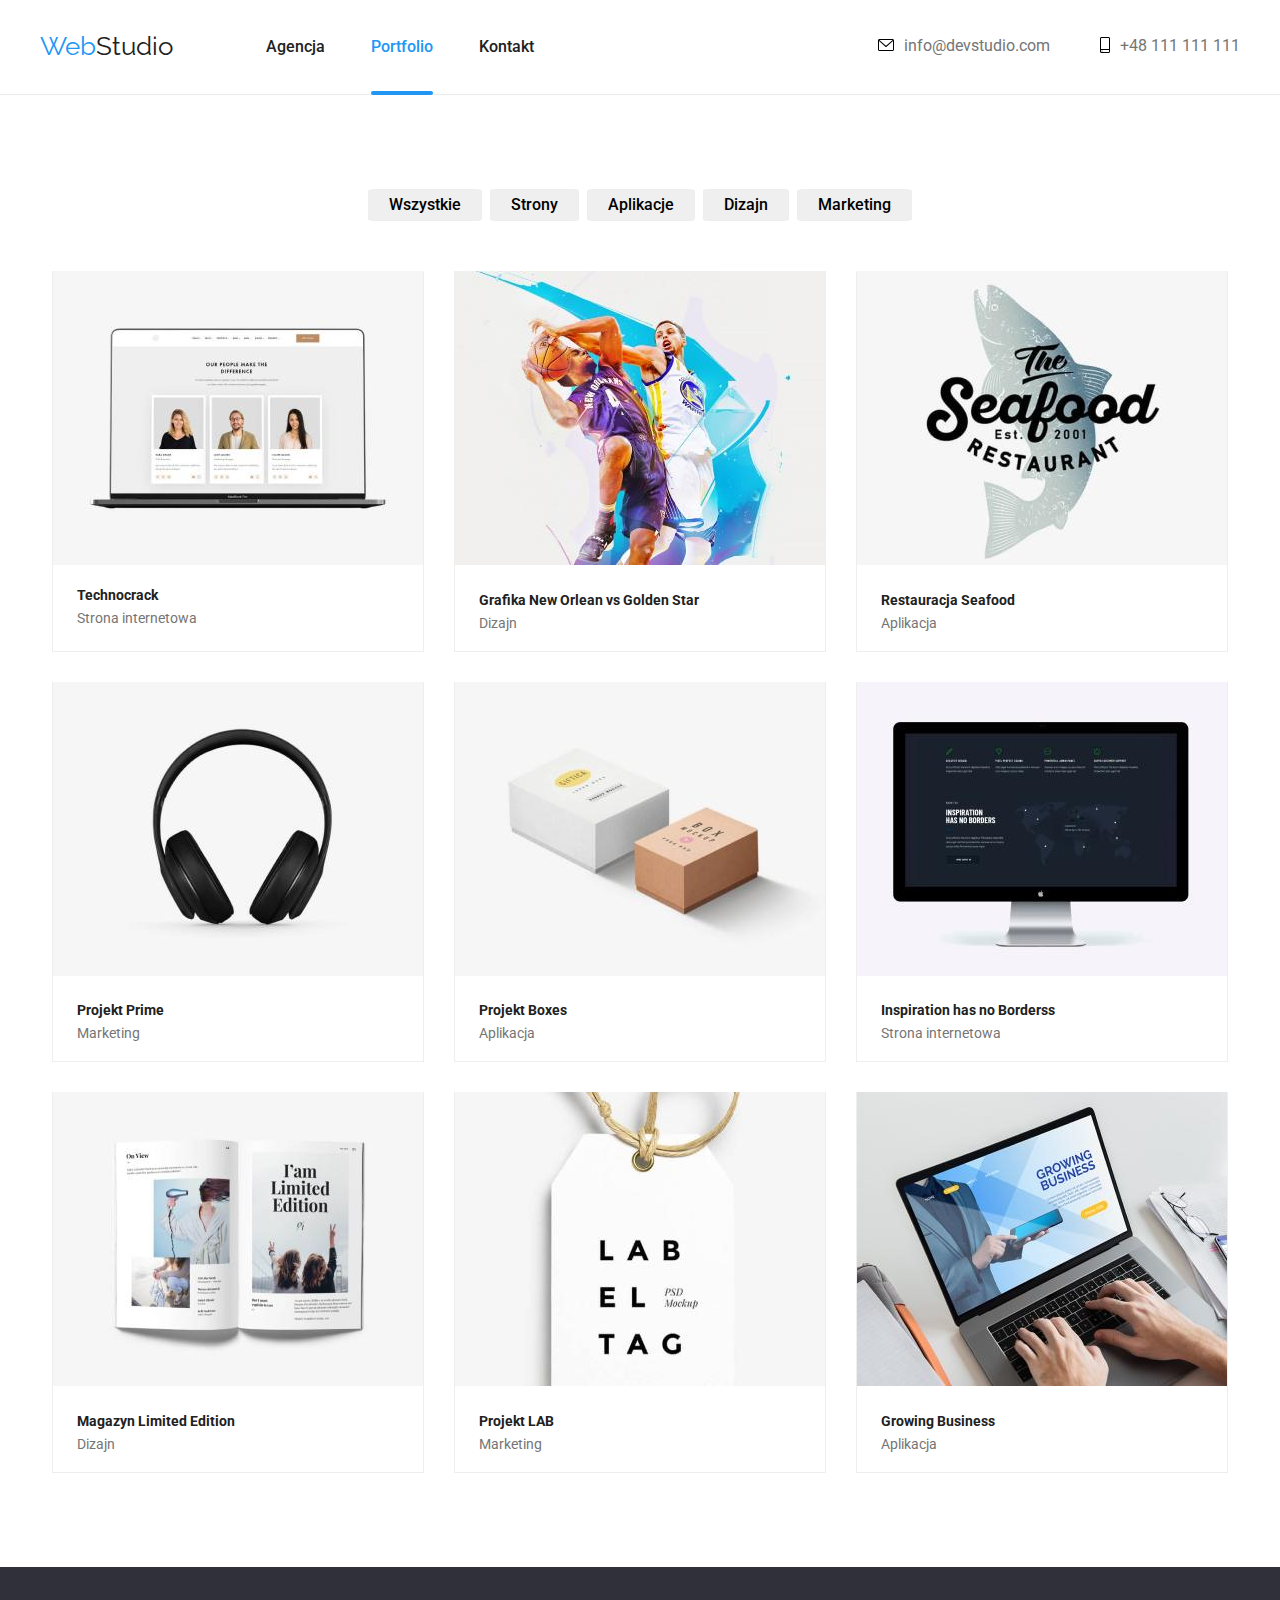
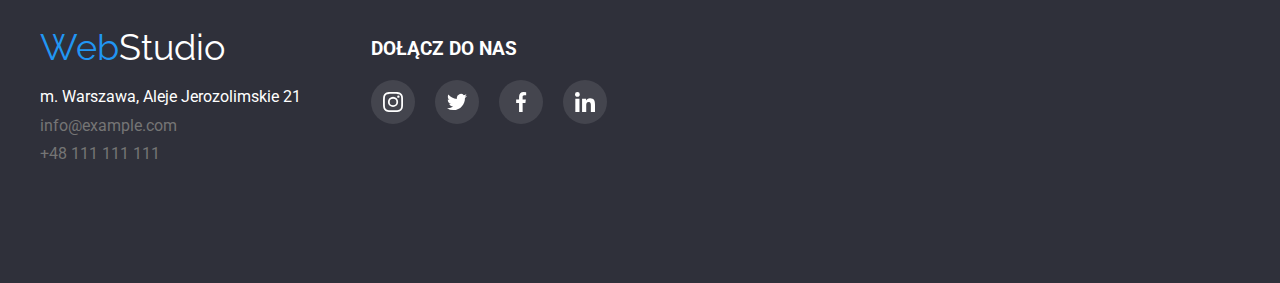
==== portfolio.html @ bb57fe0d "Add files via upload" ====
<!DOCTYPE html>
<html lang="pl">
  <head>
    <meta charset="UTF-8" />
    <meta http-equiv="X-UA-Compatible" content="IE=edge" />
    <meta name="viewport" content="width=device-width, initial-scale=1.0" />

    <link rel="preconnect" href="https://fonts.googleapis.com" />
    <link rel="preconnect" href="https://fonts.gstatic.com" crossorigin />
    <link
      rel="stylesheet"
      href="css/modern-normalize.min.css"
    />
    <link
      href="https://fonts.googleapis.com/css2?family=Kaushan+Script&family=Raleway:wght@700&family=Roboto:ital,wght@0,100;0,400;0,500;0,700;0,900;1,700&display=swap"
      rel="stylesheet"
    />
    <link rel="stylesheet" href="css/styles.css" />

    <title>Portfolio</title>
  </head>
  <body>
    <header class="main-header header-border">
      <div class="container main-header">
      <a class="logo" href="index.html" target="_blank">
        <span class="logo-web">Web</span>Studio</a
      >
     
      <nav>
        <ul class="social-links">
          <li>
            <a class="link" href="index.html">Agencja</a>
          </li>
          <li>
            <a class="link active" href="portfolio.html" target="_blank"
              >Portfolio</a
            >
          </li>
          <li>
            <a class="link" href="kontakt.html">Kontakt</a>
          </li></ul>
      </nav>
      <ul class="contact-style">
        <li> 
          <a class="mail" href="mailto:info@devstudio.com"
            > <svg width="16" height="12" class="icons-mail icons-header">
              <use  href="./images/icons.svg#message"></use>
            </svg>info@devstudio.com</a
          >
        </li>
        <li>
          <a class="tel" href="tel:+48111111111">
            <svg  width="10" height="16"class="icons-tel icons-header"><use href="./images/icons.svg#phone"></use></svg>+48 111 111 111</a>
        </li>
      </ul></div>
    </header>
        <section class="section">
          <div class="container">
       <ul class="button-items">
          <li>
            <button type="button" class="btn-types">Wszystkie</button>
          </li>
          <li>
            <button type="button" class="btn-types">Strony</button>
          </li>
            <button type="button" class="btn-types">Aplikacje</button>
          </li>
          <li>
            <button type="button" class="btn-types">Dizajn</button>
          </li>
          <li>
            <button type="button" class="btn-types">Marketing</button>
          </li>
        </ul>
        <ul class="cards-style-pf">
        <li class="projects-pf">
          <figure><div class="img-box">
              <img src="images/img6.jpg" alt=" Technocrack" class="img-pf" />
              <div class="cards-overlay">
                <p class="cards-desc">Technocrack jest popularną platformą wykorzystywaną do rozpowszechniania koronawirusa. Firmy wykorzystują tę platformę do celów szpiegowskich i ataków na niezabezpieczone serwery konkurencji</p>
              </div></div>
              <figcaption>
                <h3 class="header3-style h3pf">Technocrack</h3>
                <p class="paragraph-pf">Strona internetowa</p>
              </figcaption>
            </figure>
           
            </li>
          <li class="projects-pf">
            <figure><div class="img-box">
              <img
                src="images/img7.jpg"
                width="370px"
                height="294px"
                alt="Grafika New Orlean vs Golden Star"
              /> <div class="cards-overlay">
                <p class="cards-desc">Technocrack jest popularną platformą wykorzystywaną do rozpowszechniania koronawirusa. Firmy wykorzystują tę platformę do celów szpiegowskich i ataków na niezabezpieczone serwery konkurencji</p>
              </div></div>
              <figcaption>
                <h3 class="header3-style h3pf">Grafika New Orlean vs Golden Star</h3>
                <p class="paragraph-pf">Dizajn</p>
              </figcaption>
            </figure>
          </li>
          <li class="projects-pf">
            <figure class="cards-pf"><div class="img-box">
              <img
                src="images/img8.jpg"
                width="370px"
                height="294px"
                alt="Restauracja Seafood"
              /><div class="cards-overlay">
                <p class="cards-desc">Technocrack jest popularną platformą wykorzystywaną do rozpowszechniania koronawirusa. Firmy wykorzystują tę platformę do celów szpiegowskich i ataków na niezabezpieczone serwery konkurencji</p>
              </div></div>
              <figcaption>
                <h3 class="header3-style h3pf">Restauracja Seafood</h3>
                <p class="paragraph-pf">Aplikacja</p>
              </figcaption>
            </figure>
          </li>
          <li class="projects-pf">
            <figure><div class="img-box">
              <img
                src="images/img9.jpg"
                width="370px"
                height="294px"
                alt="Projekt Prime"
              /><div class="cards-overlay">
                <p class="cards-desc">Technocrack jest popularną platformą wykorzystywaną do rozpowszechniania koronawirusa. Firmy wykorzystują tę platformę do celów szpiegowskich i ataków na niezabezpieczone serwery konkurencji</p>
              </div></div>
              <figcaption>
                <h3 class="header3-style h3pf">Projekt Prime</h3>
                <p class="paragraph-pf">Marketing</p>
              </figcaption>
            </figure>
          </li>
          <li class="projects-pf">
            <figure><div class="img-box">
              <img
                src="images/img10.jpg"
                width="370px"
                height="294px"
                alt="Projekt Boxes"
              /><div class="cards-overlay">
                <p class="cards-desc">Technocrack jest popularną platformą wykorzystywaną do rozpowszechniania koronawirusa. Firmy wykorzystują tę platformę do celów szpiegowskich i ataków na niezabezpieczone serwery konkurencji</p>
              </div></div>
              <figcaption>
                <h3 class="header3-style h3pf">Projekt Boxes</h3>
                <p class="paragraph-pf">Aplikacja</p>
              </figcaption>
            </figure>
          </li>
          <li class="projects-pf">
            <figure><div class="img-box">
              <img
                src="images/img11.jpg"
                width="370px"
                height="294px"
                alt="Inspiration has no Borders"
              /><div class="cards-overlay">
                <p class="cards-desc">Technocrack jest popularną platformą wykorzystywaną do rozpowszechniania koronawirusa. Firmy wykorzystują tę platformę do celów szpiegowskich i ataków na niezabezpieczone serwery konkurencji</p>
              </div></div>
              <figcaption class="pf-br">
                <h3 class="header3-style h3pf">Inspiration has no Borderss</h3>
                <p class="paragraph-pf">Strona internetowa</p>
              </figcaption>
            </figure>
          </li>
          <li class="projects-pf">
            <figure><div class="img-box">
              <img
                src="images/img12.jpg"
                width="370px"
                height="294px"
                alt="Magazyn Limited Edition"
              /><div class="cards-overlay">
                <p class="cards-desc">Technocrack jest popularną platformą wykorzystywaną do rozpowszechniania koronawirusa. Firmy wykorzystują tę platformę do celów szpiegowskich i ataków na niezabezpieczone serwery konkurencji</p>
              </div></div>
              <figcaption>
                <h3 class="header3-style h3pf">Magazyn Limited Edition</h3>
                <p class="paragraph-pf">Dizajn</p>
              </figcaption>
            </figure>
          </li>
          <li class="projects-pf">
            <figure><div class="img-box"><img
                src="images/img13.jpg"
                width="370px"
                height="294px"
                alt="Projekt LAB"
              /><div class="cards-overlay">
                <p class="cards-desc">Technocrack jest popularną platformą wykorzystywaną do rozpowszechniania koronawirusa. Firmy wykorzystują tę platformę do celów szpiegowskich i ataków na niezabezpieczone serwery konkurencji</p>
              </div></div>
              <figcaption>
                <h3 class="header3-style h3pf">Projekt LAB</h3>
                <p class="paragraph-pf">Marketing</p>
              </figcaption>
            </figure>
          </li>
          <li class="projects-pf">
            <figure><div class="img-box">
              <img
                src="images/img14.jpg"
                width="370px"
                height="294px"
                alt="Growing Business"
              /><div class="cards-overlay">
                <p class="cards-desc">Technocrack jest popularną platformą wykorzystywaną do rozpowszechniania koronawirusa. Firmy wykorzystują tę platformę do celów szpiegowskich i ataków na niezabezpieczone serwery konkurencji</p>
              </div></div>
              <figcaption>
                <h3 class="header3-style h3pf">Growing Business</h3>
                <p class="paragraph-pf">Aplikacja</p>
              </figcaption>
            </figure>
          </li>
        </ul></div>
      </section>
      </main>
      <footer class="ftr-style">
        <div class="container footer-style">
        <div>
          <a class="logo-ftr" href="index.html" class="logo" target="_blank">
          <span class="logo-web">Web</span>Studio</a>
        <adress>
          <ul class="ftr-links">
            <li>
              <a class="ftr-address" href="addres.html"
                >m. Warszawa, Aleje Jerozolimskie 21</a
              >
            <li>
              <a class="ftr-mail" href="mailto:info@example.com"
                >info@example.com</a
              >
            </li>
            <li>
              <a class="ftr-tel" href="tel:+48111111111">+48 111 111 111</a>
            </li>
          </ul></adress></div>
        <div class="join-us">
          <h3 class="join"> DOŁĄCZ DO NAS</h3>
          <ul class="join-list">
          <li><a class="circle" href="#"><svg width="20" height="20"><use class="social-items-pf" href="./images/icons.svg#instagram"></use></svg></a></li>
          <li><a class="circle" href="#"><svg width="20" height="20"><use class="social-items-pf" href="./images/icons.svg#twitter"></use></svg></a></li>
          <li><a class="circle"href="#"><svg width="20" height="20"><use class="social-items-pf" href="./images/icons.svg#facebook"></use></svg></a></li>
          <li><a class="circle" href="#"><svg width="20" height="20"><use class="social-items-pf" href="./images/icons.svg#linkedin"></use></svg></a></li>
          </ul>
        </div></div>
      </footer>
  </body>
</html>
---- css/styles.css ----
:root {
  --color: #212121;
  --logo-color: #2196f3;
  --logo-ftr: #ffffff;
  --background: #e5e5e5;
  --paragraph-color: #757575;
  --team-background-color: #f5f4fa;
  --ftr-background: #2f303a;
  --border-color: #eeeeee;
  --header-border: #ececec;
  --social-items: rgba(175, 177, 184, 1);
  --social-items-bg: rgba(255, 255, 255, 0.1);
  --team-icons: #afb1b8;
}
:hover,
:focus {
  transition: 250ms cubic-bezier(0.4, 0, 0.2, 1);
}
* {
  padding: 0;
  margin: 0;
}
body {
  font-family: "Roboto", sans-serif;
  color: var(--color);
}
.container {
  width: 1200px;
  margin: 0 auto;
}

.main-header {
  display: flex;
  align-items: center;
}
.header-border {
  border-bottom: 1px solid var(--header-border);
  padding: 32px 0;
}

.logo {
  font-family: "Raleway";
  font-size: 26px;
  text-decoration: none;
  color: var(--color);
  display: flex;
  margin-right: 93px;
}

.logo-web {
  color: var(--logo-color);
}

.social-links {
  text-decoration: none;
  display: inline-flex;
  list-style: none;
  font-weight: 500;
  align-items: center;
  text-decoration: none;
  column-gap: 46px;
  color: var(--color);
}

.link {
  text-decoration: none;
  color: var(--color);
  list-style: none;
  display: flex;
  align-items: center;
}
.link:hover,
.link:focus {
  color: var(--logo-color);
}
.active {
  color: var(--logo-color);
  position: relative;
}
.active::after {
  background: var(--logo-color);
  border-radius: 2px;
  position: absolute;
  content: "";
  width: 100%;
  height: 4px;
  bottom: -39px;
}

.contact-style {
  text-decoration: none;
  display: flex;
  list-style: none;
  color: var(--paragraph-color);
  column-gap: 20px;
  margin-left: auto;
}
.contact-style a:hover svg {
  fill: var(--logo-color);
}
.icons-mail {
  margin-right: 10px;
  display: inline-flex;
}
.icons-tel {
  margin-left: 30px;
  margin-right: 10px;
}
.icons-header:hover,
.icons-header:focus {
  fill: var(--logo-color);
}

.mail {
  text-decoration: none;
  color: var(--paragraph-color);
  list-style: none;
}
.mail:hover,
.mail:focus {
  color: var(--logo-color);
}

.tel {
  text-decoration: none;
  color: var(--paragraph-color);
  list-style: none;
  display: inline-flex;
}
.tel:hover,
.tel:focus {
  color: var(--logo-color);
}

.section {
  padding-top: 94px;
  padding-bottom: 94px;
}
.button-bg {
  background-color: var(--ftr-background);
}
.h1-styles {
  padding-top: 90px;
  padding-bottom: 90px;
}
.bg-img {
  background: var(--color);
  background: linear-gradient(
      to right,
      rgba(47, 48, 58, 0.4),
      rgba(47, 48, 58, 0.4)
    ),
    url("../images/Img15.jpg");
  background-repeat: no-repeat;
  background-size: cover;
  max-width: 1600px;
  margin: 0 auto;
}
.head1 {
  text-align: center;
  justify-content: center;
  display: flex;
  font-size: 44px;
  letter-spacing: 0.06em;
  color: var(--logo-ftr);
  line-height: 1.36;
  text-shadow: 0px 4px 4px rgba(0, 0, 0, 0.25);
  font-weight: 900;
  line-height: 1, 37;
}
.first-button {
  background-color: var(--logo-color);
  color: var(--logo-ftr);
  text-align: center;
  font-size: 16px;
  cursor: pointer;
  font-weight: 700;
  line-height: 1.9;
  display: flex;
  justify-content: center;
  margin: 30px auto;
  width: 200px;
  border: 1px solid rgba(0, 0, 0, 0.15);
  border-radius: 4px;
  padding: 10px 40px;
}
.first-button:hover,
.first-button:focus {
  background-color: var(--logo-color);
  color: var(--logo-ftr);
}

.parent-style {
  display: flex;
  align-items: center;
  column-gap: 20px;
}
.solutions-desc {
  display: flex;
  flex-direction: column;
  text-decoration: none;
  text-align: center;
  list-style: none;
}
.advantages {
  align-items: center;
  fill: var(--team-background-color);
  width: 70px;
  height: 70px;
  margin-top: 25px;
}
.advantages-style {
  width: 270px;
  height: 120px;
  background-color: var(--team-background-color);
  border: 1px solid var(--team-background-color);
  border-radius: 4%;
  margin-bottom: 30px;
}

.header3-style {
  font-size: 14px;
  font-weight: 700;
  line-height: 1.5;
  text-decoration: none;
  display: flex;
  padding-bottom: 10px;
}
.paragraph-desc {
  font-size: 14px;
  text-decoration: none;
  color: var(--paragraph-color);
  display: flex;
  text-align: left;
}
.team-bg {
  background-color: var(--team-background-color);
}

.header2-style {
  font-size: 36px;
  color: var(--color);
  text-align: center;
  display: block;
  margin-bottom: 50px;
  border-radius: 4px;
}
.wwd {
  padding-top: 0px;
}
.work-spaces {
  display: flex;
  align-items: center;
  text-decoration: none;
  list-style: none;
  justify-content: center;
  column-gap: 30px;
}
.work-area {
  text-decoration: none;
  justify-content: center;
  list-style: none;
  display: flex;
  align-items: center;
  position: relative;
  bottom: 0;
}
.work-desc {
  position: absolute;
  width: 100%;
  height: 70px;
  background: rgba(47, 48, 58, 0.8);
  left: 210x;
  bottom: 0;
}
.work-text {
  color: var(--logo-ftr);
  position: absolute;
  display: flex;
  text-align: center;
  justify-content: center;
  font-weight: 700;
  font-size: 14px;
  line-height: 16px;
  text-transform: uppercase;
}
.dap {
  padding: 27px 90px;
}
.mba {
  padding: 27px 110px;
}
.gs {
  padding: 27px 94px;
}
.cards-style {
  display: flex;
  column-gap: 30px;
  justify-content: center;
  text-align: center;
}
.team-cards {
  box-shadow: 0px 1px 3px rgba(0, 0, 0, 0.12), 0px 1px 1px rgba(0, 0, 0, 0.14),
    0px 2px 1px rgba(0, 0, 0, 0.2);
  border-radius: 0px 0px 4px 4px;
  line-height: 1.5;
  display: inline;
  justify-content: center;
  text-align: center;
  background-color: var(--logo-ftr);
}
.mates-name {
  font-size: 16px;
  font-weight: 500;
  text-decoration: none;
  display: flex;
  justify-content: center;
  text-align: center;
  padding: 30px 99px 10px;
}
.workplace-style {
  font-size: 14px;
  font-weight: 400px;
  text-decoration: none;
  color: var(--paragraph-color);
  display: flex;
  justify-content: center;
  text-align: center;
}
.sc-mg {
  margin-top: 16px;
}
.mates-list {
  list-style: none;
  display: flex;
  justify-content: center;
  align-items: center;
  column-gap: 10px;
  margin-bottom: 30px;
}

.items-mates {
  display: flex;
  align-items: center;
  justify-content: center;
  fill: var(--team-icons);
  width: 44px;
  height: 44px;
  border-radius: 50%;
}
.items-mates:hover {
  background-color: var(--logo-color);
  display: flex;
  justify-content: center;
  align-items: center;
  width: 44px;
  height: 44px;
}
.items-mates:hover svg {
  fill: var(--logo-ftr);
}
.social-items {
  fill: var(--team-icons);
  column-gap: 30px;
  align-items: center;
  cursor: pointer;
  display: flex;
}
.clients {
  font-size: 36px;
  text-align: center;
  font-weight: 700;
}
.clients-style {
  list-style: none;
  display: inline-flex;
  gap: 30px;
  align-items: center;
  margin-top: 50px;
}

.customers {
  border: 1px solid var(--social-items);
  border-radius: 4%;
  display: flex;
  justify-content: center;
  align-items: center;
  width: 170px;
  height: 92px;
  cursor: pointer;
}
.customers a {
  display: flex;
  justify-content: center;
  align-items: center;
  width: 100%;
  height: 100%;
}
.customers:hover {
  border: 1px solid var(--logo-color);
}
.customers a:hover svg {
  --social-items: var(--logo-color);
}

.customers-style {
  fill: var(--social-items);
  padding: 18px 32px;
}
.ftr-style {
  background-color: var(--ftr-background);
  text-decoration: none;
  display: block;
  align-items: center;
  padding: 60px 0px;
}
.footer-style {
  display: flex;
}
.logo-ftr {
  color: var(--logo-ftr);
  text-decoration: none;
  font-size: 36px;
  font-family: "Raleway";
  display: block;
  align-items: center;
}
.ftr-address {
  color: var(--logo-ftr);
  cursor: pointer;
  text-decoration: none;
  list-style: none;
}
.ftr-road {
  list-style: none;
  text-decoration: none;
}
.ftr-links {
  list-style: none;
  margin-top: 20px;
}

.ftr-mail {
  color: var(--paragraph-color);
  padding-top: 10px;
  list-style: none;
  text-decoration: none;
  display: block;
  align-items: center;
}
.ftr-mail:hover,
.ftr-mail:focus {
  color: var(--logo-color);
}
.ftr-tel {
  color: var(--paragraph-color);
  padding-top: 10px;
  display: block;
  list-style: none;
  text-decoration: none;
  padding-bottom: 60px;
}
.ftr-tel:hover,
.ftr-tel:focus {
  color: var(--logo-color);
}
.join-us {
  flex-direction: column;
  justify-content: center;
  gap: 30px;
  margin-top: 12px;
  margin-left: 70px;
}

.join {
  color: var(--logo-ftr);
  justify-content: center;
}
.join-list {
  list-style: none;
  display: flex;
}
.circle {
  padding: 12px;
  background-color: var(--social-items-bg);
  border-radius: 50%;
  display: flex;
  align-items: center;
  justify-content: center;
  margin-top: 20px;
  margin-right: 20px;
}
.circle:hover {
  background-color: var(--logo-color);
}
.circle:hover svg {
  fill: var(--logo-color);
}
.overlay {
  position: fixed;
  width: 100%;
  height: 100%;
  left: 0;
  top: 0;
  background-color: rgba(0, 0, 0, 0.2);
  display: flex;
  justify-content: center;
  align-items: center;
  transition: 250ms ease-in-out;
}
.is-hidden {
  pointer-events: none;
  visibility: hidden;
  opacity: 0;
  transform: translateX(-50%) translateY(-50%) scale(0) rotate(0deg)
    skew(40deg, 40deg);
  cursor: pointer;
}
.modal {
  width: 528px;
  height: 581px;
  background-color: #ffffff;
  position: relative;
}
.close-btn {
  width: 30px;
  height: 30px;
  border-radius: 50%;
  border: 1px solid rgba(0, 0, 0, 0.1);
  position: absolute;
  top: 8px;
  right: 8px;
  cursor: pointer;
}
.social-items-pf {
  fill: var(--logo-ftr);
  column-gap: 10px;
  align-items: center;
  cursor: pointer;
}

.button-items {
  display: flex;
  justify-content: center;
  align-items: center;
  margin-bottom: 50px;
  list-style: none;
  text-decoration: none;
  column-gap: 8px;
}
.btn-types {
  font-size: 16px;
  cursor: pointer;
  font-weight: 500;
  text-decoration: none;
  display: inline-flex;
  text-align: center;
  padding: 6px 20px;
  justify-content: center;
  gap: 10px;
  border: 1px solid var(--border-color);
  border-radius: 6%;
}
.btn-types:hover,
.btn-types:focus {
  background-color: var(--logo-color);
  color: var(--logo-ftr);
  box-shadow: 0px 3px 1px rgba(0, 0, 0, 0.1), 0px 1px 2px rgba(0, 0, 0, 0.08),
    0px 2px 2px rgba(0, 0, 0, 0.12);
}
.btn-types:active {
  background-color: var(--logo-color);
  color: var(--logo-ftr);
}
.cards-style-pf {
  display: flex;
  justify-content: center;
  flex-wrap: wrap;
  gap: 30px;
}
.projects-pf {
  align-items: center;
  justify-content: center;
  border-left: 1px solid var(--border-color);
  border-right: 1px solid var(--border-color);
  border-bottom: 1px solid var(--border-color);
  list-style: none;
}
.projects-pf:hover {
  box-shadow: 0px 3px 1px rgba(0, 0, 0, 0.1), 0px 1px 2px rgba(0, 0, 0, 0.08),
    0px 2px 2px rgba(0, 0, 0, 0.12);
  cursor: pointer;
}
.projects-pf:hover .cards-overlay {
  transform: translateY(0);
  opacity: 1;
}
.img-box {
  overflow: hidden;
  position: relative;
}
.cards-overlay {
  position: absolute;
  top: 0;
  left: 0;
  width: 100%;
  height: 100%;
  background-color: rgba(33, 150, 243, 0.9);
  transform: translateY(100%);
  transition: 250ms cubic-bezier(0.4, 0, 0.2, 1);
  opacity: 0;
}
.cards-desc {
  font-family: "Roboto";
  font-weight: 400;
  font-size: 18px;
  line-height: 28px;
  color: var(--logo-ftr);
  padding: 49px 45px 49px 24px;
}
.img-pf {
  vertical-align: bottom;
}
.h3pf {
  padding: 20px 24px 4px 24px;
}
.paragraph-pf {
  font-size: 14px;
  text-decoration: none;
  color: var(--paragraph-color);
  display: flex;
  align-items: center;
  padding: 0 24px 20px;
}
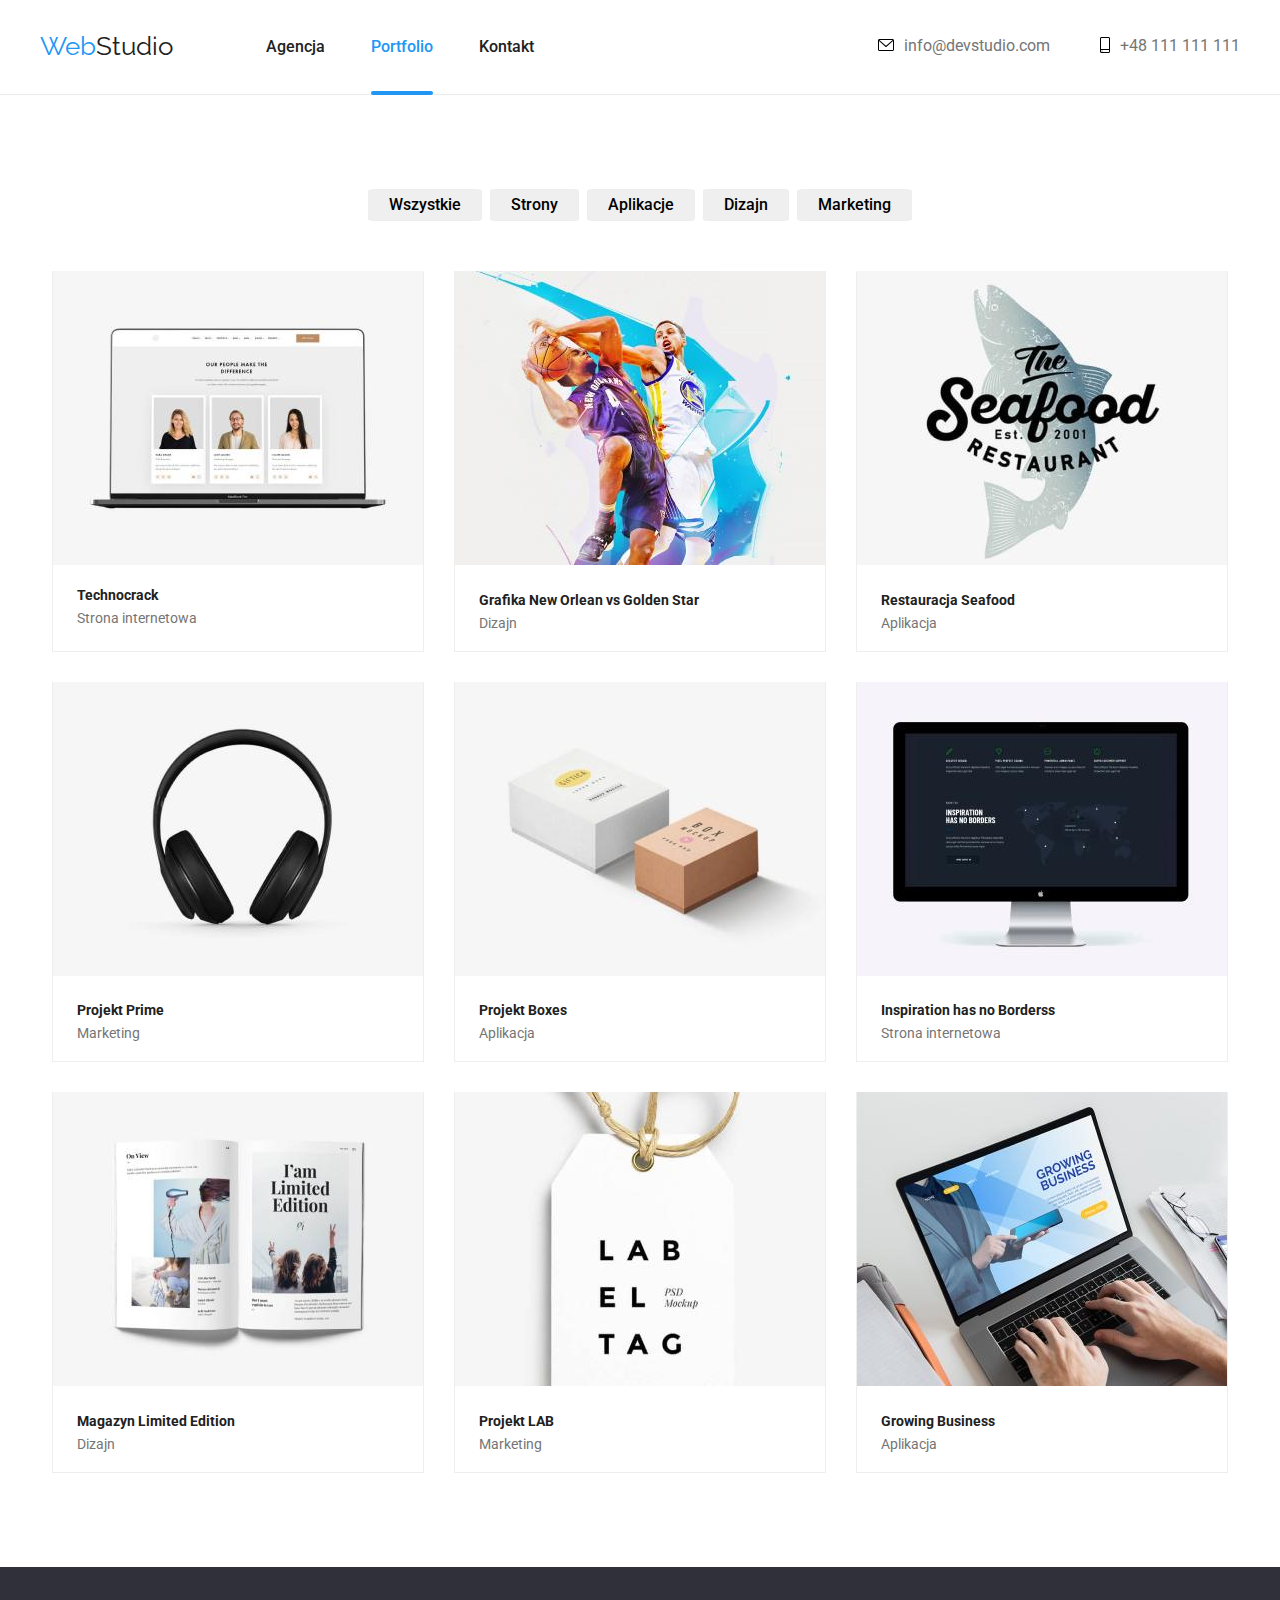
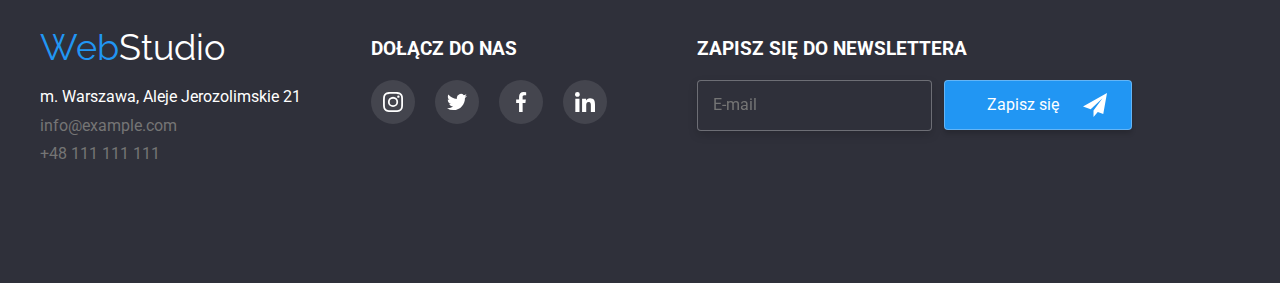
==== commit cf5869a6: "Add files via upload" ====
--- a/portfolio.html
+++ b/portfolio.html
@@ -244,7 +244,20 @@
           <li><a class="circle"href="#"><svg width="20" height="20"><use class="social-items-pf" href="./images/icons.svg#facebook"></use></svg></a></li>
           <li><a class="circle" href="#"><svg width="20" height="20"><use class="social-items-pf" href="./images/icons.svg#linkedin"></use></svg></a></li>
           </ul>
-        </div></div>
+        </div>
+        <div class="join-us">
+          <h3 class="join"> ZAPISZ SIĘ DO NEWSLETTERA</h3>
+          <form class="sign-up-form">
+          <label>
+            <input type="email" name="email" class="signup-input" placeholder="E-mail"/>
+          </label>
+        <button type="submit" class="sign-up-btn" >
+          Zapisz się
+          <svg width="24" height="24"><use href="./images/icons.svg#form-send"></use></svg>
+        </button>
+      </form>  
+    </div>
+      </div>
       </footer>
   </body>
 </html>
--- a/css/styles.css
+++ b/css/styles.css
@@ -184,11 +184,6 @@
   border-radius: 4px;
   padding: 10px 40px;
 }
-.first-button:hover,
-.first-button:focus {
-  background-color: var(--logo-color);
-  color: var(--logo-ftr);
-}
 
 .parent-style {
   display: flex;
@@ -467,7 +462,7 @@
 .join-us {
   flex-direction: column;
   justify-content: center;
-  gap: 30px;
+  column-gap: 30px;
   margin-top: 12px;
   margin-left: 70px;
 }
@@ -479,6 +474,45 @@
 .join-list {
   list-style: none;
   display: flex;
+}
+.sign-up-form {
+  display: flex;
+  align-items: center;
+  margin-top: 20px;
+  column-gap: 12px;
+}
+.signup-input {
+  background-color: var(--ftr-background);
+  font-size: 16px;
+  cursor: pointer;
+  font-weight: 400;
+  border-radius: 4px;
+  border: 1px solid rgba(255, 255, 255, 0.3);
+  filter: drop-shadow(0px 4px 4px rgba(0, 0, 0, 0.15));
+  border-radius: 4px;
+  padding: 15px;
+}
+.signup-input:hover,
+.signup-input:focus {
+  background-color: var(--ftr-background);
+}
+.sign-up-btn {
+  padding: 12px 24px 12px 42px;
+  background-color: var(--logo-color);
+  box-shadow: 0px 4px 4px rgba(0, 0, 0, 0.15);
+  border: 1px solid rgba(255, 255, 255, 0.3);
+  border-radius: 4px;
+  cursor: pointer;
+  color: var(--logo-ftr);
+  font-weight: 700px;
+  font-size: 16px;
+  display: flex;
+  justify-content: center;
+  align-items: center;
+  column-gap: 24px;
+}
+.sign-up-btn svg {
+  fill: #ffffff;
 }
 .circle {
   padding: 12px;
@@ -495,6 +529,10 @@
 }
 .circle:hover svg {
   fill: var(--logo-color);
+}
+.email {
+  margin-bottom: 20px;
+  background-color: var(--ftr-background);
 }
 .overlay {
   position: fixed;
@@ -531,6 +569,100 @@
   top: 8px;
   right: 8px;
   cursor: pointer;
+  background-color: #ffffff;
+}
+
+.form-header {
+  padding: 40px 40px 12px 40px;
+  display: flex;
+  justify-content: center;
+  align-items: center;
+  font-weight: 700;
+}
+.form-style {
+  display: flex;
+  flex-direction: column;
+  padding: 10px 40px 0px 40px;
+  font-weight: 400;
+  font-size: 12px;
+  color: rgba(117, 117, 117, 1);
+}
+
+.input-style {
+  border: 1px solid rgba(33, 33, 33, 0.2);
+  border-radius: 4px;
+  padding: 11px 0px 11px 40px;
+  margin-top: 8px;
+}
+.input-style:hover,
+.input-style:focus {
+  border: 1px solid var(--logo-color);
+  border-radius: 4px;
+}
+.input-style::after {
+  border: 1px solid var(--logo-color);
+  fill: var(--logo-color);
+}
+.form-svg {
+  position: relative;
+  margin: -30px 11px 10px 12px;
+  display: flex;
+  align-items: center;
+  justify-content: center;
+}
+.form-svg:focus {
+  fill: var(--logo-color);
+}
+.textarea-style {
+  padding: 11px 0px 11px 12px;
+  border: 1px solid rgba(33, 33, 33, 0.2);
+  border-radius: 4px;
+  margin-top: 8px;
+}
+.textarea-style:hover,
+.text-area-style:focus {
+  border: 1px solid var(--logo-color);
+  border-radius: 4px;
+}
+.check-label {
+  display: inline-flex;
+  justify-content: center;
+  align-items: center;
+  font-weight: 400;
+  font-size: 14px;
+  color: rgba(117, 117, 117, 1);
+  margin: 20px 0px 30px 54px;
+  line-height: 24px;
+  letter-spacing: 0.03em;
+}
+.form-check {
+  margin-right: 7px;
+  line-height: 24px;
+  letter-spacing: 0.03em;
+}
+.statement-class {
+  color: var(--logo-color);
+  text-decoration: underline;
+  line-height: 24px;
+  letter-spacing: 0.03em;
+  margin: 0px 3px 0px 3px;
+}
+
+.button-form {
+  display: inline-flex;
+  align-items: center;
+  justify-content: center;
+  padding: 10px 76px;
+  background-color: var(--logo-color);
+  box-shadow: 0px 4px 4px rgba(0, 0, 0, 0.15);
+  border: 1px solid rgba(255, 255, 255, 0.3);
+  border-radius: 4px;
+  cursor: pointer;
+  color: var(--logo-ftr);
+  font-weight: 700;
+  font-size: 16px;
+  line-height: 30px;
+  margin: 0px 164px 40px 164px;
 }
 .social-items-pf {
   fill: var(--logo-ftr);
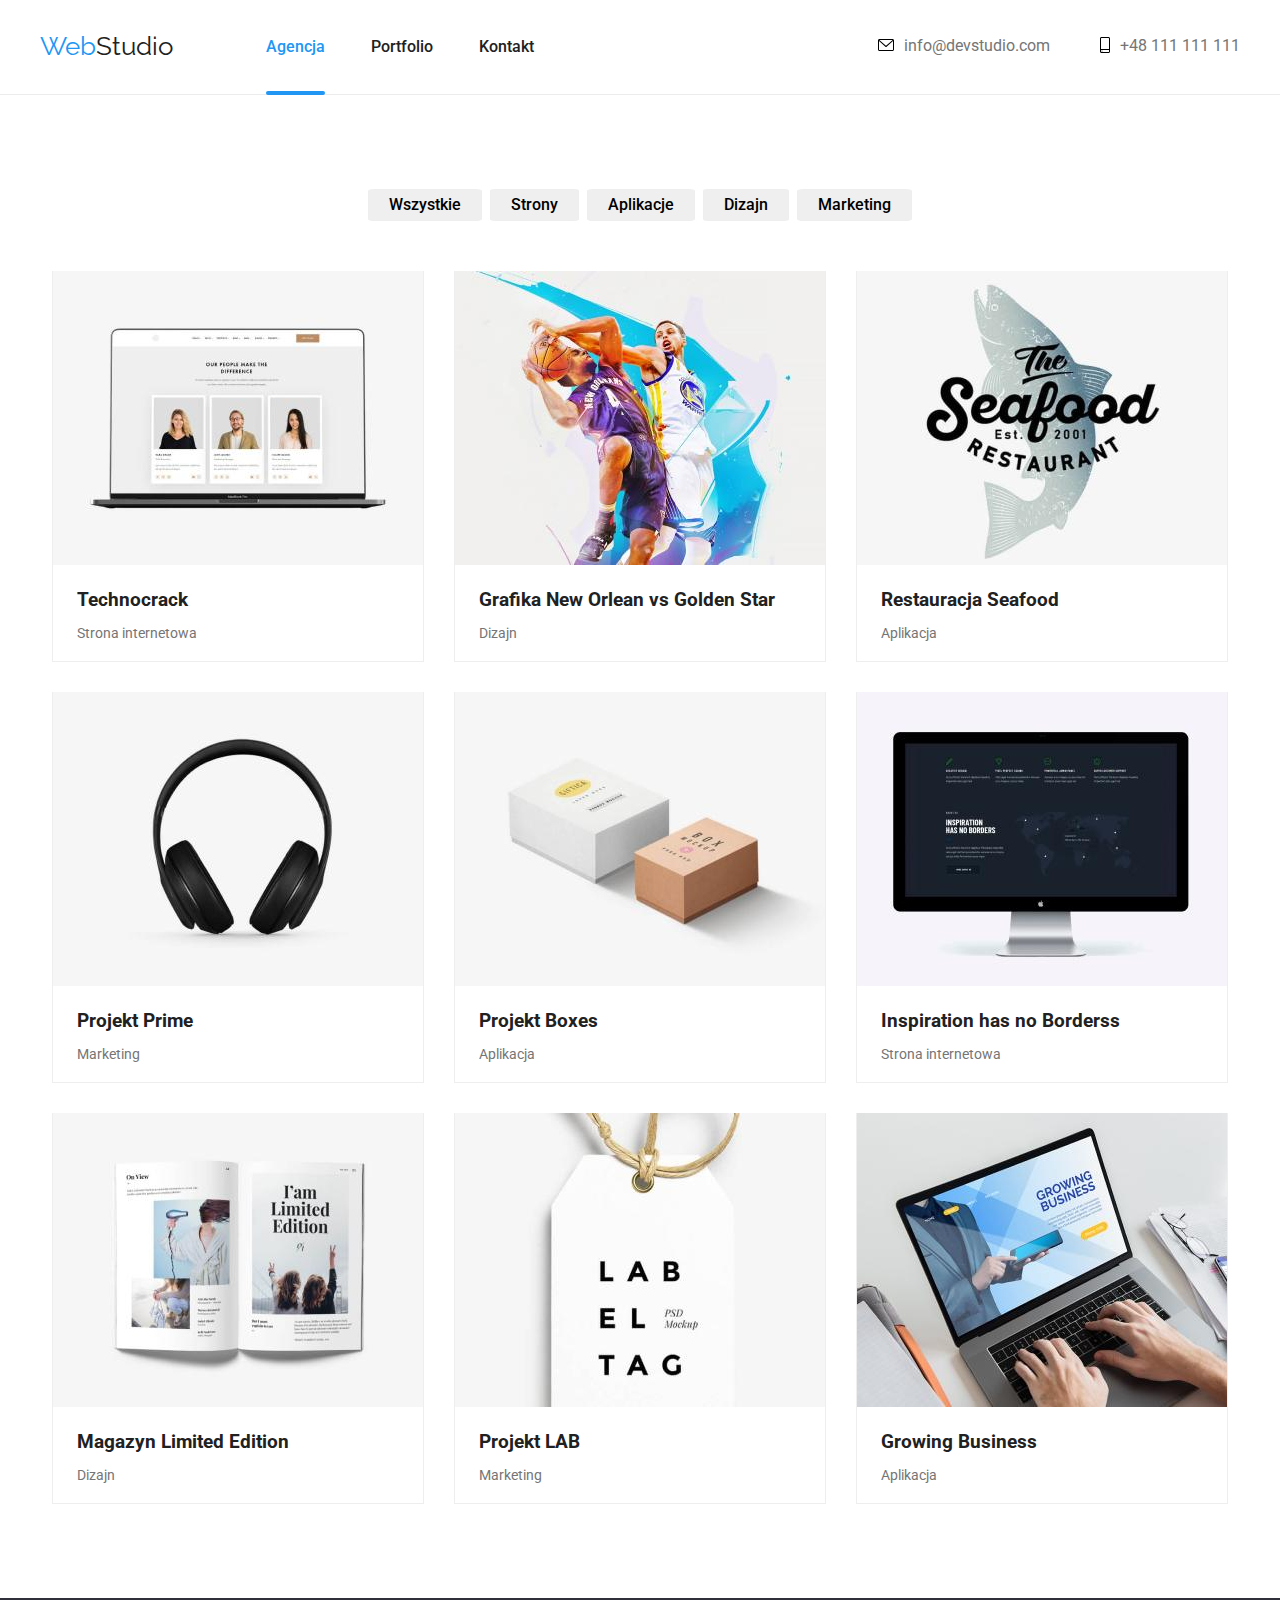
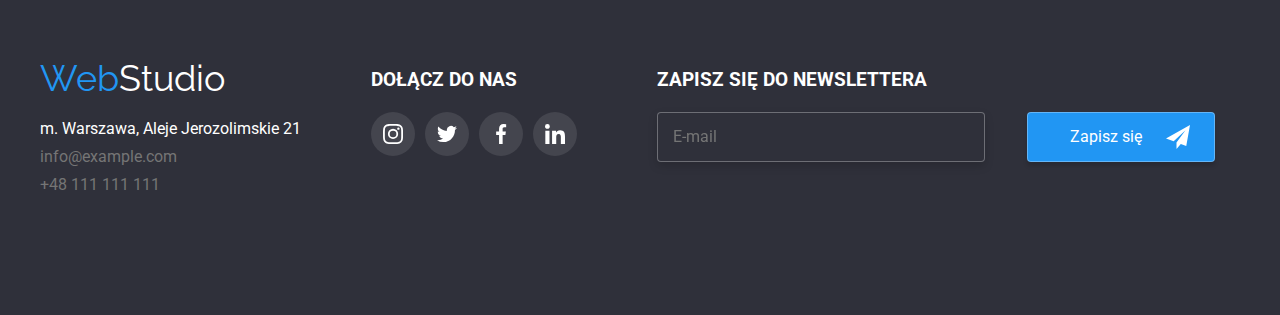
==== commit 71dce3ed: "Add files via upload" ====
--- a/portfolio.html
+++ b/portfolio.html
@@ -20,238 +20,236 @@
     <title>Portfolio</title>
   </head>
   <body>
-    <header class="main-header header-border">
-      <div class="container main-header">
+    <header class="header header--border">
+      <div class="container header">
       <a class="logo" href="index.html" target="_blank">
-        <span class="logo-web">Web</span>Studio</a
+        <span class="logo--studio">Web</span>Studio</a
       >
-     
       <nav>
         <ul class="social-links">
           <li>
-            <a class="link" href="index.html">Agencja</a>
-          </li>
-          <li>
-            <a class="link active" href="portfolio.html" target="_blank"
+            <a class="social-links__link link--active" href="index.html" target="_blank">Agencja</a>
+          </li>
+          <li>
+            <a class="social-links__link" href="portfolio.html" target="_blank"
               >Portfolio</a
             >
           </li>
           <li>
-            <a class="link" href="kontakt.html">Kontakt</a>
+            <a class="social-links__link" href="kontakt.html" target="_blank">Kontakt</a>
           </li></ul>
       </nav>
-      <ul class="contact-style">
+      <ul class="contact-list">
         <li> 
-          <a class="mail" href="mailto:info@devstudio.com"
-            > <svg width="16" height="12" class="icons-mail icons-header">
+          <a class="contact-list__mail" href="mailto:info@devstudio.com"
+            > <svg width="16" height="12" class="contact-list__mail-icon icons-active">
               <use  href="./images/icons.svg#message"></use>
             </svg>info@devstudio.com</a
           >
         </li>
         <li>
-          <a class="tel" href="tel:+48111111111">
-            <svg  width="10" height="16"class="icons-tel icons-header"><use href="./images/icons.svg#phone"></use></svg>+48 111 111 111</a>
+          <a class="contact-list__tel" href="tel:+48111111111">
+            <svg  width="10" height="16"class="contact-list__tel-icon icons-active"><use href="./images/icons.svg#phone"></use></svg>+48 111 111 111</a>
         </li>
       </ul></div>
     </header>
         <section class="section">
           <div class="container">
-       <ul class="button-items">
-          <li>
-            <button type="button" class="btn-types">Wszystkie</button>
-          </li>
-          <li>
-            <button type="button" class="btn-types">Strony</button>
-          </li>
-            <button type="button" class="btn-types">Aplikacje</button>
-          </li>
-          <li>
-            <button type="button" class="btn-types">Dizajn</button>
-          </li>
-          <li>
-            <button type="button" class="btn-types">Marketing</button>
+       <ul class="button-list">
+          <li>
+            <button type="button" class="button-portfolio">Wszystkie</button>
+          </li>
+          <li>
+            <button type="button" class="button-portfolio">Strony</button>
+          </li>
+            <button type="button" class="button-portfolio">Aplikacje</button>
+          </li>
+          <li>
+            <button type="button" class="button-portfolio">Dizajn</button>
+          </li>
+          <li>
+            <button type="button" class="button-portfolio">Marketing</button>
           </li>
         </ul>
-        <ul class="cards-style-pf">
-        <li class="projects-pf">
-          <figure><div class="img-box">
-              <img src="images/img6.jpg" alt=" Technocrack" class="img-pf" />
-              <div class="cards-overlay">
-                <p class="cards-desc">Technocrack jest popularną platformą wykorzystywaną do rozpowszechniania koronawirusa. Firmy wykorzystują tę platformę do celów szpiegowskich i ataków na niezabezpieczone serwery konkurencji</p>
-              </div></div>
-              <figcaption>
-                <h3 class="header3-style h3pf">Technocrack</h3>
-                <p class="paragraph-pf">Strona internetowa</p>
-              </figcaption>
-            </figure>
-           
+        <ul class="cards">
+        <li class="cards__list">
+          <figure><div class="cards__img">
+              <img src="images/img6.jpg" alt=" Technocrack"/>
+              <div class="cards__overlay">
+                <p class="cards__desc">Technocrack jest popularną platformą wykorzystywaną do rozpowszechniania koronawirusa. Firmy wykorzystują tę platformę do celów szpiegowskich i ataków na niezabezpieczone serwery konkurencji</p>
+              </div></div>
+              <figcaption>
+                <h3 class="cards__h3">Technocrack</h3>
+                <p class="cards__paragraph">Strona internetowa</p>
+              </figcaption>
+            </figure>
             </li>
-          <li class="projects-pf">
-            <figure><div class="img-box">
+          <li class="cards__list">
+            <figure><div class="cards__img">
               <img
                 src="images/img7.jpg"
                 width="370px"
                 height="294px"
                 alt="Grafika New Orlean vs Golden Star"
-              /> <div class="cards-overlay">
-                <p class="cards-desc">Technocrack jest popularną platformą wykorzystywaną do rozpowszechniania koronawirusa. Firmy wykorzystują tę platformę do celów szpiegowskich i ataków na niezabezpieczone serwery konkurencji</p>
-              </div></div>
-              <figcaption>
-                <h3 class="header3-style h3pf">Grafika New Orlean vs Golden Star</h3>
-                <p class="paragraph-pf">Dizajn</p>
-              </figcaption>
-            </figure>
-          </li>
-          <li class="projects-pf">
-            <figure class="cards-pf"><div class="img-box">
+              /> <div class="cards__overlay">
+                <p class="cards__desc">Technocrack jest popularną platformą wykorzystywaną do rozpowszechniania koronawirusa. Firmy wykorzystują tę platformę do celów szpiegowskich i ataków na niezabezpieczone serwery konkurencji</p>
+              </div></div>
+              <figcaption>
+                <h3 class="cards__h3">Grafika New Orlean vs Golden Star</h3>
+                <p class="cards__paragraph">Dizajn</p>
+              </figcaption>
+            </figure>
+          </li>
+          <li class="cards__list">
+            <figure><div class="cards__img">
               <img
                 src="images/img8.jpg"
                 width="370px"
                 height="294px"
                 alt="Restauracja Seafood"
-              /><div class="cards-overlay">
-                <p class="cards-desc">Technocrack jest popularną platformą wykorzystywaną do rozpowszechniania koronawirusa. Firmy wykorzystują tę platformę do celów szpiegowskich i ataków na niezabezpieczone serwery konkurencji</p>
-              </div></div>
-              <figcaption>
-                <h3 class="header3-style h3pf">Restauracja Seafood</h3>
-                <p class="paragraph-pf">Aplikacja</p>
-              </figcaption>
-            </figure>
-          </li>
-          <li class="projects-pf">
-            <figure><div class="img-box">
+              /><div class="cards__overlay">
+                <p class="cards__desc">Technocrack jest popularną platformą wykorzystywaną do rozpowszechniania koronawirusa. Firmy wykorzystują tę platformę do celów szpiegowskich i ataków na niezabezpieczone serwery konkurencji</p>
+              </div></div>
+              <figcaption>
+                <h3 class="cards__h3">Restauracja Seafood</h3>
+                <p class="cards__paragraph">Aplikacja</p>
+              </figcaption>
+            </figure>
+          </li>
+          <li class="cards__list">
+            <figure><div class="cards__img">
               <img
                 src="images/img9.jpg"
                 width="370px"
                 height="294px"
                 alt="Projekt Prime"
-              /><div class="cards-overlay">
-                <p class="cards-desc">Technocrack jest popularną platformą wykorzystywaną do rozpowszechniania koronawirusa. Firmy wykorzystują tę platformę do celów szpiegowskich i ataków na niezabezpieczone serwery konkurencji</p>
-              </div></div>
-              <figcaption>
-                <h3 class="header3-style h3pf">Projekt Prime</h3>
-                <p class="paragraph-pf">Marketing</p>
-              </figcaption>
-            </figure>
-          </li>
-          <li class="projects-pf">
-            <figure><div class="img-box">
+              /><div class="cards__overlay">
+                <p class="cards__desc">Technocrack jest popularną platformą wykorzystywaną do rozpowszechniania koronawirusa. Firmy wykorzystują tę platformę do celów szpiegowskich i ataków na niezabezpieczone serwery konkurencji</p>
+              </div></div>
+              <figcaption>
+                <h3 class="cards__h3">Projekt Prime</h3>
+                <p class="cards__paragraph">Marketing</p>
+              </figcaption>
+            </figure>
+          </li>
+          <li class="cards__list">
+            <figure><div class="cards__img">
               <img
                 src="images/img10.jpg"
                 width="370px"
                 height="294px"
                 alt="Projekt Boxes"
-              /><div class="cards-overlay">
-                <p class="cards-desc">Technocrack jest popularną platformą wykorzystywaną do rozpowszechniania koronawirusa. Firmy wykorzystują tę platformę do celów szpiegowskich i ataków na niezabezpieczone serwery konkurencji</p>
-              </div></div>
-              <figcaption>
-                <h3 class="header3-style h3pf">Projekt Boxes</h3>
-                <p class="paragraph-pf">Aplikacja</p>
-              </figcaption>
-            </figure>
-          </li>
-          <li class="projects-pf">
-            <figure><div class="img-box">
+              /><div class="cards__overlay">
+                <p class="cards__desc">Technocrack jest popularną platformą wykorzystywaną do rozpowszechniania koronawirusa. Firmy wykorzystują tę platformę do celów szpiegowskich i ataków na niezabezpieczone serwery konkurencji</p>
+              </div></div>
+              <figcaption>
+                <h3 class="cards__h3">Projekt Boxes</h3>
+                <p class="cards__paragraph">Aplikacja</p>
+              </figcaption>
+            </figure>
+          </li>
+          <li class="cards__list">
+            <figure><div class="cards__img">
               <img
                 src="images/img11.jpg"
                 width="370px"
                 height="294px"
                 alt="Inspiration has no Borders"
-              /><div class="cards-overlay">
-                <p class="cards-desc">Technocrack jest popularną platformą wykorzystywaną do rozpowszechniania koronawirusa. Firmy wykorzystują tę platformę do celów szpiegowskich i ataków na niezabezpieczone serwery konkurencji</p>
-              </div></div>
-              <figcaption class="pf-br">
-                <h3 class="header3-style h3pf">Inspiration has no Borderss</h3>
-                <p class="paragraph-pf">Strona internetowa</p>
-              </figcaption>
-            </figure>
-          </li>
-          <li class="projects-pf">
-            <figure><div class="img-box">
+              /><div class="cards__overlay">
+                <p class="cards__desc">Technocrack jest popularną platformą wykorzystywaną do rozpowszechniania koronawirusa. Firmy wykorzystują tę platformę do celów szpiegowskich i ataków na niezabezpieczone serwery konkurencji</p>
+              </div></div>
+              <figcaption>
+                <h3 class="cards__h3">Inspiration has no Borderss</h3>
+                <p class="cards__paragraph">Strona internetowa</p>
+              </figcaption>
+            </figure>
+          </li>
+          <li class="cards__list">
+            <figure><div class="cards__img">
               <img
                 src="images/img12.jpg"
                 width="370px"
                 height="294px"
                 alt="Magazyn Limited Edition"
-              /><div class="cards-overlay">
-                <p class="cards-desc">Technocrack jest popularną platformą wykorzystywaną do rozpowszechniania koronawirusa. Firmy wykorzystują tę platformę do celów szpiegowskich i ataków na niezabezpieczone serwery konkurencji</p>
-              </div></div>
-              <figcaption>
-                <h3 class="header3-style h3pf">Magazyn Limited Edition</h3>
-                <p class="paragraph-pf">Dizajn</p>
-              </figcaption>
-            </figure>
-          </li>
-          <li class="projects-pf">
-            <figure><div class="img-box"><img
+              /><div class="cards__overlay">
+                <p class="cards__desc">Technocrack jest popularną platformą wykorzystywaną do rozpowszechniania koronawirusa. Firmy wykorzystują tę platformę do celów szpiegowskich i ataków na niezabezpieczone serwery konkurencji</p>
+              </div></div>
+              <figcaption>
+                <h3 class="cards__h3">Magazyn Limited Edition</h3>
+                <p class="cards__paragraph">Dizajn</p>
+              </figcaption>
+            </figure>
+          </li>
+          <li class="cards__list">
+            <figure><div class="cards__img"><img
                 src="images/img13.jpg"
                 width="370px"
                 height="294px"
                 alt="Projekt LAB"
-              /><div class="cards-overlay">
-                <p class="cards-desc">Technocrack jest popularną platformą wykorzystywaną do rozpowszechniania koronawirusa. Firmy wykorzystują tę platformę do celów szpiegowskich i ataków na niezabezpieczone serwery konkurencji</p>
-              </div></div>
-              <figcaption>
-                <h3 class="header3-style h3pf">Projekt LAB</h3>
-                <p class="paragraph-pf">Marketing</p>
-              </figcaption>
-            </figure>
-          </li>
-          <li class="projects-pf">
-            <figure><div class="img-box">
+              /><div class="cards__overlay">
+                <p class="cards__desc">Technocrack jest popularną platformą wykorzystywaną do rozpowszechniania koronawirusa. Firmy wykorzystują tę platformę do celów szpiegowskich i ataków na niezabezpieczone serwery konkurencji</p>
+              </div></div>
+              <figcaption>
+                <h3 class="cards__h3">Projekt LAB</h3>
+                <p class="cards__paragraph">Marketing</p>
+              </figcaption>
+            </figure>
+          </li>
+          <li class="cards__list">
+            <figure><div class="cards__img">
               <img
                 src="images/img14.jpg"
                 width="370px"
                 height="294px"
                 alt="Growing Business"
-              /><div class="cards-overlay">
-                <p class="cards-desc">Technocrack jest popularną platformą wykorzystywaną do rozpowszechniania koronawirusa. Firmy wykorzystują tę platformę do celów szpiegowskich i ataków na niezabezpieczone serwery konkurencji</p>
-              </div></div>
-              <figcaption>
-                <h3 class="header3-style h3pf">Growing Business</h3>
-                <p class="paragraph-pf">Aplikacja</p>
+              /><div class="cards__overlay">
+                <p class="cards__desc">Technocrack jest popularną platformą wykorzystywaną do rozpowszechniania koronawirusa. Firmy wykorzystują tę platformę do celów szpiegowskich i ataków na niezabezpieczone serwery konkurencji</p>
+              </div></div>
+              <figcaption>
+                <h3 class="cards__h3">Growing Business</h3>
+                <p class="cards__paragraph">Aplikacja</p>
               </figcaption>
             </figure>
           </li>
         </ul></div>
       </section>
       </main>
-      <footer class="ftr-style">
-        <div class="container footer-style">
+      <footer class="footer">
+        <div class="container footer--style">
         <div>
-          <a class="logo-ftr" href="index.html" class="logo" target="_blank">
-          <span class="logo-web">Web</span>Studio</a>
+          <a class="logo-footer" href="index.html" class="logo" target="_blank">
+          <span class="logo--studio">Web</span>Studio</a>
         <adress>
-          <ul class="ftr-links">
+          <ul class="footer-links">
             <li>
-              <a class="ftr-address" href="addres.html"
+              <a class="footer-links__address" href="addres.html"
                 >m. Warszawa, Aleje Jerozolimskie 21</a
               >
             <li>
-              <a class="ftr-mail" href="mailto:info@example.com"
+              <a class="footer-links__mail" href="mailto:info@example.com"
                 >info@example.com</a
               >
             </li>
             <li>
-              <a class="ftr-tel" href="tel:+48111111111">+48 111 111 111</a>
+              <a class="footer-links__tel" href="tel:+48111111111">+48 111 111 111</a>
             </li>
           </ul></adress></div>
         <div class="join-us">
-          <h3 class="join"> DOŁĄCZ DO NAS</h3>
-          <ul class="join-list">
-          <li><a class="circle" href="#"><svg width="20" height="20"><use class="social-items-pf" href="./images/icons.svg#instagram"></use></svg></a></li>
-          <li><a class="circle" href="#"><svg width="20" height="20"><use class="social-items-pf" href="./images/icons.svg#twitter"></use></svg></a></li>
-          <li><a class="circle"href="#"><svg width="20" height="20"><use class="social-items-pf" href="./images/icons.svg#facebook"></use></svg></a></li>
-          <li><a class="circle" href="#"><svg width="20" height="20"><use class="social-items-pf" href="./images/icons.svg#linkedin"></use></svg></a></li>
+          <h3 class="footer-h3"> DOŁĄCZ DO NAS</h3>
+          <ul class="join-us__list">
+          <li><a class="join-us__circle" href="#"><svg width="20" height="20"><use class="join-us__svg" href="./images/icons.svg#instagram"></use></svg></a></li>
+          <li><a class="join-us__circle" href="#"><svg width="20" height="20"><use class="join-us__svg" href="./images/icons.svg#twitter"></use></svg></a></li>
+          <li><a class="join-us__circle"href="#"><svg width="20" height="20"><use class="join-us__svg" href="./images/icons.svg#facebook"></use></svg></a></li>
+          <li><a class="join-us__circle" href="#"><svg width="20" height="20"><use class="join-us__svg" href="./images/icons.svg#linkedin"></use></svg></a></li>
           </ul>
         </div>
-        <div class="join-us">
-          <h3 class="join"> ZAPISZ SIĘ DO NEWSLETTERA</h3>
-          <form class="sign-up-form">
-          <label>
-            <input type="email" name="email" class="signup-input" placeholder="E-mail"/>
+        <div class="sign-up">
+          <h3 class="footer-h3"> ZAPISZ SIĘ DO NEWSLETTERA</h3>
+          <form class="sign-up__form">
+          <label class="sign-up__label">
+            <input type="email" name="email" class="sign-up__email" placeholder="E-mail"/>
           </label>
-        <button type="submit" class="sign-up-btn" >
+        <button type="submit" class="footer-button">
           Zapisz się
           <svg width="24" height="24"><use href="./images/icons.svg#form-send"></use></svg>
         </button>
--- a/css/styles.css
+++ b/css/styles.css
@@ -29,11 +29,11 @@
   margin: 0 auto;
 }
 
-.main-header {
-  display: flex;
-  align-items: center;
-}
-.header-border {
+.header {
+  display: flex;
+  align-items: center;
+}
+.header--border {
   border-bottom: 1px solid var(--header-border);
   padding: 32px 0;
 }
@@ -47,7 +47,7 @@
   margin-right: 93px;
 }
 
-.logo-web {
+.logo--studio {
   color: var(--logo-color);
 }
 
@@ -62,22 +62,22 @@
   color: var(--color);
 }
 
-.link {
+.social-links__link {
   text-decoration: none;
   color: var(--color);
   list-style: none;
   display: flex;
   align-items: center;
 }
-.link:hover,
-.link:focus {
+.social-links__link:hover,
+.social-links__link:focus {
   color: var(--logo-color);
 }
-.active {
+.link--active {
   color: var(--logo-color);
   position: relative;
 }
-.active::after {
+.link--active::after {
   background: var(--logo-color);
   border-radius: 2px;
   position: absolute;
@@ -87,7 +87,7 @@
   bottom: -39px;
 }
 
-.contact-style {
+.contact-list {
   text-decoration: none;
   display: flex;
   list-style: none;
@@ -95,55 +95,48 @@
   column-gap: 20px;
   margin-left: auto;
 }
-.contact-style a:hover svg {
+.contact-list a:hover svg {
   fill: var(--logo-color);
 }
-.icons-mail {
+
+.contact-list__mail {
+  text-decoration: none;
+  color: var(--paragraph-color);
+  list-style: none;
+}
+.contact-list__mail:hover,
+.contact-list__mail:focus {
+  color: var(--logo-color);
+}
+.contact-list__mail-icon {
   margin-right: 10px;
   display: inline-flex;
 }
-.icons-tel {
+
+.icons-active:hover,
+.icons-active:focus {
+  fill: var(--logo-color);
+}
+.contact-list__tel {
+  text-decoration: none;
+  color: var(--paragraph-color);
+  list-style: none;
+  display: inline-flex;
+}
+.contact-list__tel:hover,
+.contact-list__tel:focus {
+  color: var(--logo-color);
+}
+.contact-list__tel-icon {
   margin-left: 30px;
   margin-right: 10px;
 }
-.icons-header:hover,
-.icons-header:focus {
-  fill: var(--logo-color);
-}
-
-.mail {
-  text-decoration: none;
-  color: var(--paragraph-color);
-  list-style: none;
-}
-.mail:hover,
-.mail:focus {
-  color: var(--logo-color);
-}
-
-.tel {
-  text-decoration: none;
-  color: var(--paragraph-color);
-  list-style: none;
-  display: inline-flex;
-}
-.tel:hover,
-.tel:focus {
-  color: var(--logo-color);
-}
-
 .section {
   padding-top: 94px;
   padding-bottom: 94px;
 }
-.button-bg {
-  background-color: var(--ftr-background);
-}
-.h1-styles {
-  padding-top: 90px;
-  padding-bottom: 90px;
-}
-.bg-img {
+
+.background-img {
   background: var(--color);
   background: linear-gradient(
       to right,
@@ -156,7 +149,11 @@
   max-width: 1600px;
   margin: 0 auto;
 }
-.head1 {
+.first-header {
+  padding-top: 90px;
+  padding-bottom: 90px;
+}
+.first-header__style {
   text-align: center;
   justify-content: center;
   display: flex;
@@ -185,26 +182,19 @@
   padding: 10px 40px;
 }
 
-.parent-style {
+.possibilities-list {
   display: flex;
   align-items: center;
   column-gap: 20px;
 }
-.solutions-desc {
+.possibilities-list__item {
   display: flex;
   flex-direction: column;
   text-decoration: none;
   text-align: center;
   list-style: none;
 }
-.advantages {
-  align-items: center;
-  fill: var(--team-background-color);
-  width: 70px;
-  height: 70px;
-  margin-top: 25px;
-}
-.advantages-style {
+.possibilities-list__div {
   width: 270px;
   height: 120px;
   background-color: var(--team-background-color);
@@ -212,8 +202,15 @@
   border-radius: 4%;
   margin-bottom: 30px;
 }
-
-.header3-style {
+.possibilities-list__svg {
+  align-items: center;
+  fill: var(--team-background-color);
+  width: 70px;
+  height: 70px;
+  margin-top: 25px;
+}
+
+.possibilities-list__h3 {
   font-size: 14px;
   font-weight: 700;
   line-height: 1.5;
@@ -221,18 +218,18 @@
   display: flex;
   padding-bottom: 10px;
 }
-.paragraph-desc {
+.possibilities-list__paragraph {
   font-size: 14px;
   text-decoration: none;
   color: var(--paragraph-color);
   display: flex;
   text-align: left;
 }
-.team-bg {
+.team-background {
   background-color: var(--team-background-color);
 }
 
-.header2-style {
+.header-secondary {
   font-size: 36px;
   color: var(--color);
   text-align: center;
@@ -240,7 +237,7 @@
   margin-bottom: 50px;
   border-radius: 4px;
 }
-.wwd {
+.section-style {
   padding-top: 0px;
 }
 .work-spaces {
@@ -251,7 +248,7 @@
   justify-content: center;
   column-gap: 30px;
 }
-.work-area {
+.work-spaces__list {
   text-decoration: none;
   justify-content: center;
   list-style: none;
@@ -260,7 +257,7 @@
   position: relative;
   bottom: 0;
 }
-.work-desc {
+.work-spaces__div {
   position: absolute;
   width: 100%;
   height: 70px;
@@ -268,7 +265,7 @@
   left: 210x;
   bottom: 0;
 }
-.work-text {
+.work-spaces__paragraph {
   color: var(--logo-ftr);
   position: absolute;
   display: flex;
@@ -279,22 +276,22 @@
   line-height: 16px;
   text-transform: uppercase;
 }
-.dap {
+.computer-app {
   padding: 27px 90px;
 }
-.mba {
+.mobile-app {
   padding: 27px 110px;
 }
-.gs {
+.graphics-solutions {
   padding: 27px 94px;
 }
-.cards-style {
+.team-cards {
   display: flex;
   column-gap: 30px;
   justify-content: center;
   text-align: center;
 }
-.team-cards {
+.team-cards__figure {
   box-shadow: 0px 1px 3px rgba(0, 0, 0, 0.12), 0px 1px 1px rgba(0, 0, 0, 0.14),
     0px 2px 1px rgba(0, 0, 0, 0.2);
   border-radius: 0px 0px 4px 4px;
@@ -304,7 +301,7 @@
   text-align: center;
   background-color: var(--logo-ftr);
 }
-.mates-name {
+.team-cards__name {
   font-size: 16px;
   font-weight: 500;
   text-decoration: none;
@@ -313,7 +310,7 @@
   text-align: center;
   padding: 30px 99px 10px;
 }
-.workplace-style {
+.team-cards__workplace {
   font-size: 14px;
   font-weight: 400px;
   text-decoration: none;
@@ -322,10 +319,10 @@
   justify-content: center;
   text-align: center;
 }
-.sc-mg {
+.team-cards--style {
   margin-top: 16px;
 }
-.mates-list {
+.team-cards__list {
   list-style: none;
   display: flex;
   justify-content: center;
@@ -334,7 +331,7 @@
   margin-bottom: 30px;
 }
 
-.items-mates {
+.team-cards__items {
   display: flex;
   align-items: center;
   justify-content: center;
@@ -343,7 +340,7 @@
   height: 44px;
   border-radius: 50%;
 }
-.items-mates:hover {
+.team-cards__items:hover {
   background-color: var(--logo-color);
   display: flex;
   justify-content: center;
@@ -351,30 +348,25 @@
   width: 44px;
   height: 44px;
 }
-.items-mates:hover svg {
+.team-cards__items:hover svg {
   fill: var(--logo-ftr);
 }
-.social-items {
+.team-cards__svg {
   fill: var(--team-icons);
   column-gap: 30px;
   align-items: center;
   cursor: pointer;
   display: flex;
 }
-.clients {
-  font-size: 36px;
-  text-align: center;
-  font-weight: 700;
-}
-.clients-style {
+
+.customers {
   list-style: none;
   display: inline-flex;
   gap: 30px;
   align-items: center;
-  margin-top: 50px;
-}
-
-.customers {
+}
+
+.customers__list {
   border: 1px solid var(--social-items);
   border-radius: 4%;
   display: flex;
@@ -384,35 +376,35 @@
   height: 92px;
   cursor: pointer;
 }
-.customers a {
+.customers__list a {
   display: flex;
   justify-content: center;
   align-items: center;
   width: 100%;
   height: 100%;
 }
-.customers:hover {
+.customers__list:hover {
   border: 1px solid var(--logo-color);
 }
-.customers a:hover svg {
+.customers__list a:hover svg {
   --social-items: var(--logo-color);
 }
 
-.customers-style {
+.customers__svg {
   fill: var(--social-items);
   padding: 18px 32px;
 }
-.ftr-style {
+.footer {
   background-color: var(--ftr-background);
   text-decoration: none;
   display: block;
   align-items: center;
   padding: 60px 0px;
 }
-.footer-style {
-  display: flex;
-}
-.logo-ftr {
+.footer--style {
+  display: flex;
+}
+.logo-footer {
   color: var(--logo-ftr);
   text-decoration: none;
   font-size: 36px;
@@ -420,22 +412,18 @@
   display: block;
   align-items: center;
 }
-.ftr-address {
-  color: var(--logo-ftr);
-  cursor: pointer;
-  text-decoration: none;
-  list-style: none;
-}
-.ftr-road {
-  list-style: none;
-  text-decoration: none;
-}
-.ftr-links {
+.footer-links {
   list-style: none;
   margin-top: 20px;
 }
-
-.ftr-mail {
+.footer-links__address {
+  color: var(--logo-ftr);
+  cursor: pointer;
+  text-decoration: none;
+  list-style: none;
+}
+
+.footer-links__mail {
   color: var(--paragraph-color);
   padding-top: 10px;
   list-style: none;
@@ -443,11 +431,11 @@
   display: block;
   align-items: center;
 }
-.ftr-mail:hover,
-.ftr-mail:focus {
+.footer-links__mail:hover,
+.footer-links__mail:focus {
   color: var(--logo-color);
 }
-.ftr-tel {
+.footer-links__tel {
   color: var(--paragraph-color);
   padding-top: 10px;
   display: block;
@@ -455,8 +443,8 @@
   text-decoration: none;
   padding-bottom: 60px;
 }
-.ftr-tel:hover,
-.ftr-tel:focus {
+.footer-links__tel:hover,
+.footer-links__tel:focus {
   color: var(--logo-color);
 }
 .join-us {
@@ -467,21 +455,55 @@
   margin-left: 70px;
 }
 
-.join {
-  color: var(--logo-ftr);
-  justify-content: center;
-}
-.join-list {
-  list-style: none;
-  display: flex;
-}
-.sign-up-form {
+.footer-h3 {
+  color: var(--logo-ftr);
+  justify-content: center;
+}
+.join-us__list {
+  list-style: none;
+  display: flex;
+}
+.join-us__circle {
+  padding: 12px;
+  background-color: var(--social-items-bg);
+  border-radius: 50%;
+  display: flex;
+  align-items: center;
+  justify-content: center;
+  margin-top: 20px;
+  margin-right: 10px;
+}
+.join-us__circle:hover {
+  background-color: var(--logo-color);
+}
+.join-us__circle:hover svg {
+  fill: var(--logo-color);
+}
+.join-us__svg {
+  fill: var(--logo-ftr);
+  column-gap: 10px;
+  align-items: center;
+  cursor: pointer;
+}
+.sign-up {
+  flex-direction: column;
+  justify-content: center;
+  column-gap: 30px;
+  margin-top: 12px;
+  margin-left: 70px;
+  flex-grow: 1;
+}
+.sign-up__form {
   display: flex;
   align-items: center;
   margin-top: 20px;
   column-gap: 12px;
 }
-.signup-input {
+.sign-up__label {
+  max-width: 358px;
+  width: 100%;
+}
+.sign-up__email {
   background-color: var(--ftr-background);
   font-size: 16px;
   cursor: pointer;
@@ -491,12 +513,13 @@
   filter: drop-shadow(0px 4px 4px rgba(0, 0, 0, 0.15));
   border-radius: 4px;
   padding: 15px;
-}
-.signup-input:hover,
-.signup-input:focus {
+  width: calc(100% - 30px);
+}
+.sign-up__email:hover,
+.sign-up__email:focus {
   background-color: var(--ftr-background);
 }
-.sign-up-btn {
+.footer-button {
   padding: 12px 24px 12px 42px;
   background-color: var(--logo-color);
   box-shadow: 0px 4px 4px rgba(0, 0, 0, 0.15);
@@ -511,24 +534,8 @@
   align-items: center;
   column-gap: 24px;
 }
-.sign-up-btn svg {
+.footer-button svg {
   fill: #ffffff;
-}
-.circle {
-  padding: 12px;
-  background-color: var(--social-items-bg);
-  border-radius: 50%;
-  display: flex;
-  align-items: center;
-  justify-content: center;
-  margin-top: 20px;
-  margin-right: 20px;
-}
-.circle:hover {
-  background-color: var(--logo-color);
-}
-.circle:hover svg {
-  fill: var(--logo-color);
 }
 .email {
   margin-bottom: 20px;
@@ -572,59 +579,59 @@
   background-color: #ffffff;
 }
 
-.form-header {
+.form__header {
   padding: 40px 40px 12px 40px;
   display: flex;
   justify-content: center;
   align-items: center;
   font-weight: 700;
 }
-.form-style {
+.form__label {
   display: flex;
   flex-direction: column;
-  padding: 10px 40px 0px 40px;
+  padding: 0px 40px 0px 40px;
   font-weight: 400;
   font-size: 12px;
   color: rgba(117, 117, 117, 1);
 }
 
-.input-style {
+.form__input {
   border: 1px solid rgba(33, 33, 33, 0.2);
   border-radius: 4px;
   padding: 11px 0px 11px 40px;
-  margin-top: 8px;
-}
-.input-style:hover,
-.input-style:focus {
+  margin-top: 4px;
+  outline: none;
+}
+.form__input:focus {
   border: 1px solid var(--logo-color);
   border-radius: 4px;
 }
-.input-style::after {
-  border: 1px solid var(--logo-color);
+.form__input:focus + svg {
   fill: var(--logo-color);
 }
-.form-svg {
+.form__svg {
   position: relative;
-  margin: -30px 11px 10px 12px;
-  display: flex;
-  align-items: center;
-  justify-content: center;
-}
-.form-svg:focus {
+  bottom: 30px;
+  left: 12px;
+  display: flex;
+  align-items: center;
+  justify-content: center;
+}
+.form__svg:focus {
   fill: var(--logo-color);
 }
-.textarea-style {
+.form__textarea {
   padding: 11px 0px 11px 12px;
   border: 1px solid rgba(33, 33, 33, 0.2);
   border-radius: 4px;
-  margin-top: 8px;
-}
-.textarea-style:hover,
-.text-area-style:focus {
+  margin-top: 4px;
+  outline: none;
+}
+.form__textarea:focus {
   border: 1px solid var(--logo-color);
   border-radius: 4px;
 }
-.check-label {
+.form__check {
   display: inline-flex;
   justify-content: center;
   align-items: center;
@@ -635,20 +642,33 @@
   line-height: 24px;
   letter-spacing: 0.03em;
 }
-.form-check {
+
+.form__checkbox {
+  appearance: none;
+}
+.form__checkbox--div {
   margin-right: 7px;
-  line-height: 24px;
-  letter-spacing: 0.03em;
-}
-.statement-class {
+  width: 16px;
+  height: 15px;
+  outline: none;
+  border: 2px solid rgba(33, 33, 33, 1);
+  border-radius: 3px;
+}
+.form--statement {
   color: var(--logo-color);
   text-decoration: underline;
   line-height: 24px;
   letter-spacing: 0.03em;
   margin: 0px 3px 0px 3px;
 }
-
-.button-form {
+.form__svg-check svg {
+  position: relative;
+  appearance: none;
+}
+.form__checkbox--div:checked {
+  position: relative;
+}
+.form-button {
   display: inline-flex;
   align-items: center;
   justify-content: center;
@@ -664,14 +684,8 @@
   line-height: 30px;
   margin: 0px 164px 40px 164px;
 }
-.social-items-pf {
-  fill: var(--logo-ftr);
-  column-gap: 10px;
-  align-items: center;
-  cursor: pointer;
-}
-
-.button-items {
+
+.button-list {
   display: flex;
   justify-content: center;
   align-items: center;
@@ -680,7 +694,7 @@
   text-decoration: none;
   column-gap: 8px;
 }
-.btn-types {
+.button-portfolio {
   font-size: 16px;
   cursor: pointer;
   font-weight: 500;
@@ -693,24 +707,24 @@
   border: 1px solid var(--border-color);
   border-radius: 6%;
 }
-.btn-types:hover,
-.btn-types:focus {
+.button-portfolio:hover,
+.button-portfolio:focus {
   background-color: var(--logo-color);
   color: var(--logo-ftr);
   box-shadow: 0px 3px 1px rgba(0, 0, 0, 0.1), 0px 1px 2px rgba(0, 0, 0, 0.08),
     0px 2px 2px rgba(0, 0, 0, 0.12);
 }
-.btn-types:active {
+.button-portfolio:active {
   background-color: var(--logo-color);
   color: var(--logo-ftr);
 }
-.cards-style-pf {
+.cards {
   display: flex;
   justify-content: center;
   flex-wrap: wrap;
   gap: 30px;
 }
-.projects-pf {
+.cards__list {
   align-items: center;
   justify-content: center;
   border-left: 1px solid var(--border-color);
@@ -718,20 +732,20 @@
   border-bottom: 1px solid var(--border-color);
   list-style: none;
 }
-.projects-pf:hover {
+.cards__list:hover {
   box-shadow: 0px 3px 1px rgba(0, 0, 0, 0.1), 0px 1px 2px rgba(0, 0, 0, 0.08),
     0px 2px 2px rgba(0, 0, 0, 0.12);
   cursor: pointer;
 }
-.projects-pf:hover .cards-overlay {
+.cards__list:hover .cards__overlay {
   transform: translateY(0);
   opacity: 1;
 }
-.img-box {
+.cards__img {
   overflow: hidden;
   position: relative;
 }
-.cards-overlay {
+.cards__overlay {
   position: absolute;
   top: 0;
   left: 0;
@@ -742,7 +756,7 @@
   transition: 250ms cubic-bezier(0.4, 0, 0.2, 1);
   opacity: 0;
 }
-.cards-desc {
+.cards__desc {
   font-family: "Roboto";
   font-weight: 400;
   font-size: 18px;
@@ -750,13 +764,12 @@
   color: var(--logo-ftr);
   padding: 49px 45px 49px 24px;
 }
-.img-pf {
-  vertical-align: bottom;
-}
-.h3pf {
+
+.cards__h3 {
   padding: 20px 24px 4px 24px;
-}
-.paragraph-pf {
+  margin-bottom: 10px;
+}
+.cards__paragraph {
   font-size: 14px;
   text-decoration: none;
   color: var(--paragraph-color);
